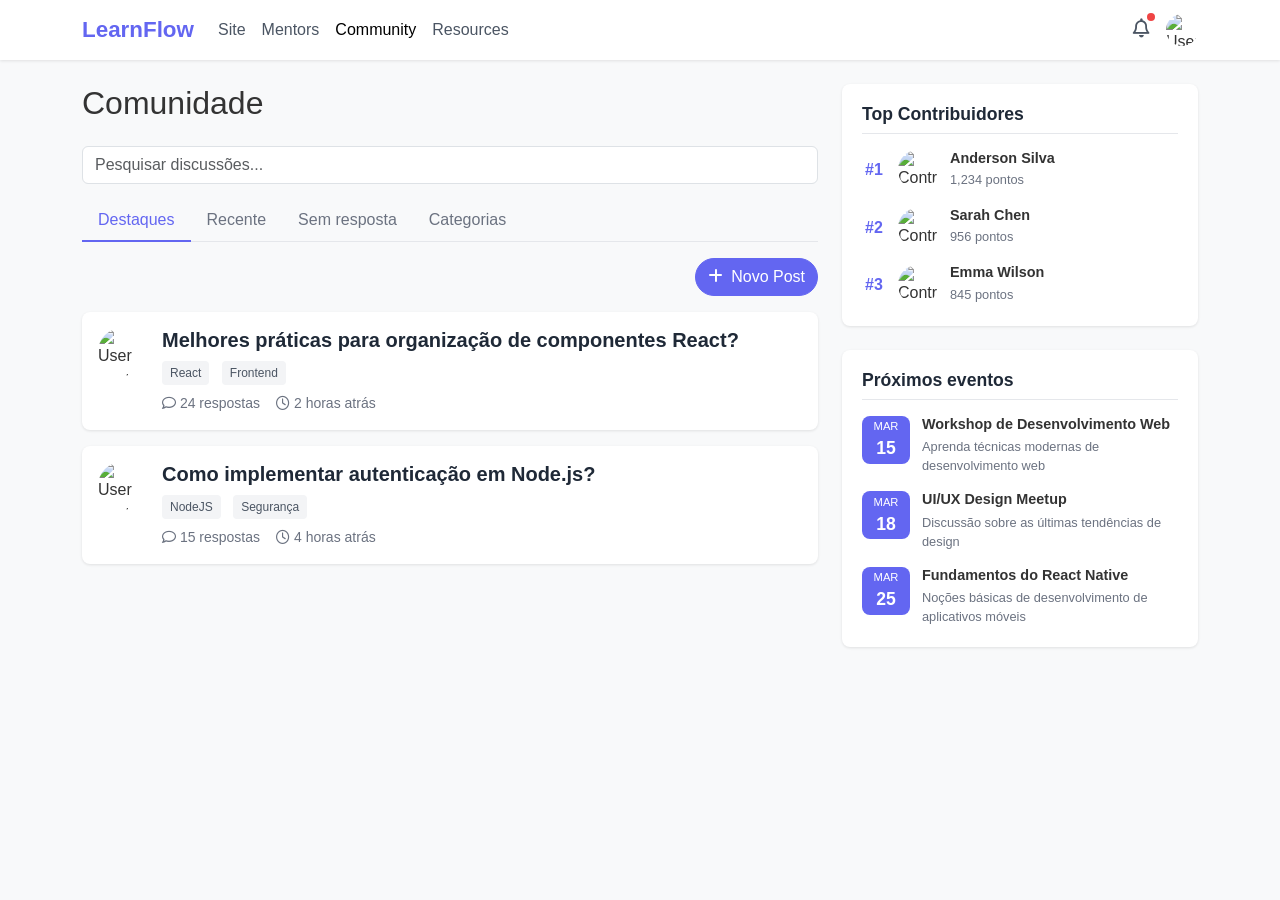
==== pages/comunity.html @ 2f9d7b65 "comunnity and courses" ====
<!DOCTYPE html>
<html lang="pt-br">
<head>
    <meta charset="UTF-8">
    <meta name="viewport" content="width=device-width, initial-scale=1.0">
    <title>L </title>
    <link href="https://cdn.jsdelivr.net/npm/bootstrap@5.3.0/dist/css/bootstrap.min.css" rel="stylesheet">
    <link rel="stylesheet" href="https://cdnjs.cloudflare.com/ajax/libs/font-awesome/6.4.0/css/all.min.css">
    <link rel="stylesheet" href="../styles/comunity.css">
</head>
<body>
    <!-- Navbar -->
    <nav class="navbar navbar-expand-lg navbar-light bg-white py-2">
        <div class="container">
            <a class="navbar-brand" href="#">
                <span class="brand-text">LearnFlow</span>
            </a>
            <button class="navbar-toggler" type="button" data-bs-toggle="collapse" data-bs-target="#navbarNav">
                <span class="navbar-toggler-icon"></span>
            </button>
            <div class="collapse navbar-collapse" id="navbarNav">
                <ul class="navbar-nav">
                    <li class="nav-item">
                        <a class="nav-link" href="#">Site</a>
                    </li>
                    <li class="nav-item">
                        <a class="nav-link" href="#">Mentors</a>
                    </li>
                    <li class="nav-item">
                        <a class="nav-link active" href="#">Community</a>
                    </li>
                    <li class="nav-item">
                        <a class="nav-link" href="#">Resources</a>
                    </li>
                </ul>
                <div class="ms-auto d-flex align-items-center">
                    <div class="position-relative me-3">
                        <i class="far fa-bell notification-icon"></i>
                        <span class="notification-badge"></span>
                    </div>
                    <img src="https://randomuser.me/api/portraits/men/32.jpg" class="avatar" alt="User Avatar">
                </div>
            </div>
        </div>
    </nav>

    <!-- Conteúdo Principal -->
    <div class="container py-4">
        <div class="row">
            <!-- Coluna Principal (Discussões) -->
            <div class="col-lg-8">
                <h2 class="mb-4">Comunidade</h2>
                
                <!-- Abas de Navegação -->
                <ul class="nav nav-tabs mb-3" id="discussionTabs">
                    <li class="nav-item">
                        <a class="nav-link active" id="highlights-tab" data-bs-toggle="tab" href="#highlights">Destaques</a>
                    </li>
                    <li class="nav-item">
                        <a class="nav-link" id="recent-tab" data-bs-toggle="tab" href="#recent">Recente</a>
                    </li>
                    <li class="nav-item">
                        <a class="nav-link" id="unanswered-tab" data-bs-toggle="tab" href="#unanswered">Sem resposta</a>
                    </li>
                    <li class="nav-item">
                        <a class="nav-link" id="categories-tab" data-bs-toggle="tab" href="#categories">Categorias</a>
                    </li>
                </ul>
                
                <!-- Botão Nova Postagem -->
                <div class="d-flex justify-content-end mb-3">
                    <button class="btn btn-primary rounded-pill" id="newPostBtn">
                        <i class="fas fa-plus me-1"></i> Novo Post
                    </button>
                </div>
                
                <!-- Conteúdo das Abas -->
                <div class="tab-content">
                    <!-- Aba Destaques -->
                    <div class="tab-pane fade show active" id="highlights">
                        <!-- Post 1 -->
                        <div class="post-card">
                            <div class="d-flex">
                                <img src="https://randomuser.me/api/portraits/men/45.jpg" class="post-avatar" alt="User Avatar">
                                <div class="post-content">
                                    <h5 class="post-title">Melhores práticas para organização de componentes React?</h5>
                                    <div class="post-tags">
                                        <span class="tag">React</span>
                                        <span class="tag">Frontend</span>
                                    </div>
                                    <div class="post-stats">
                                        <span><i class="far fa-comment"></i> 24 respostas</span>
                                        <span><i class="far fa-clock"></i> 2 horas atrás</span>
                                    </div>
                                </div>
                            </div>
                        </div>
                        
                        <!-- Post 2 -->
                        <div class="post-card">
                            <div class="d-flex">
                                <img src="https://randomuser.me/api/portraits/men/22.jpg" class="post-avatar" alt="User Avatar">
                                <div class="post-content">
                                    <h5 class="post-title">Como implementar autenticação em Node.js?</h5>
                                    <div class="post-tags">
                                        <span class="tag">NodeJS</span>
                                        <span class="tag">Segurança</span>
                                    </div>
                                    <div class="post-stats">
                                        <span><i class="far fa-comment"></i> 15 respostas</span>
                                        <span><i class="far fa-clock"></i> 4 horas atrás</span>
                                    </div>
                                </div>
                            </div>
                        </div>
                    </div>
                    
                    <!-- Aba Recentes -->
                    <div class="tab-pane fade" id="recent">
                        <!-- Post 1 -->
                        <div class="post-card">
                            <div class="d-flex">
                                <img src="https://randomuser.me/api/portraits/women/28.jpg" class="post-avatar" alt="User Avatar">
                                <div class="post-content">
                                    <h5 class="post-title">Dicas para otimizar consultas de banco de dados?</h5>
                                    <div class="post-tags">
                                        <span class="tag">Banco de Dados</span>
                                        <span class="tag">Performance</span>
                                    </div>
                                    <div class="post-stats">
                                        <span><i class="far fa-comment"></i> 8 respostas</span>
                                        <span><i class="far fa-clock"></i> 1 hora atrás</span>
                                    </div>
                                </div>
                            </div>
                        </div>
                        
                        <!-- Post 2 -->
                        <div class="post-card">
                            <div class="d-flex">
                                <img src="https://randomuser.me/api/portraits/men/22.jpg" class="post-avatar" alt="User Avatar">
                                <div class="post-content">
                                    <h5 class="post-title">Como implementar autenticação em Node.js?</h5>
                                    <div class="post-tags">
                                        <span class="tag">NodeJS</span>
                                        <span class="tag">Segurança</span>
                                    </div>
                                    <div class="post-stats">
                                        <span><i class="far fa-comment"></i> 15 respostas</span>
                                        <span><i class="far fa-clock"></i> 4 horas atrás</span>
                                    </div>
                                </div>
                            </div>
                        </div>
                    </div>
                    
                    <!-- Aba Sem Resposta -->
                    <div class="tab-pane fade" id="unanswered">
                        <!-- Post 1 -->
                        <div class="post-card">
                            <div class="d-flex">
                                <img src="https://randomuser.me/api/portraits/women/42.jpg" class="post-avatar" alt="User Avatar">
                                <div class="post-content">
                                    <h5 class="post-title">Como lidar com o estado em grandes aplicativos React?</h5>
                                    <div class="post-tags">
                                        <span class="tag">React</span>
                                        <span class="tag">State Management</span>
                                    </div>
                                    <div class="post-stats">
                                        <span><i class="far fa-comment"></i> 0 respostas</span>
                                        <span><i class="far fa-clock"></i> 5 houras átras</span>
                                    </div>
                                </div>
                            </div>
                        </div>
                    </div>
                    
                    <!-- Aba Categorias -->
                    <div class="tab-pane fade" id="categories">
                        <div class="row g-3">
                            <div class="col-md-6">
                                <div class="category-card">
                                    <h5><i class="fas fa-code me-2"></i> Frontend Desenvolvimento</h5>
                                    <p>React, Vue, Angular, CSS, HTML</p>
                                    <span class="category-count">124 discussões</span>
                                </div>
                            </div>
                            <div class="col-md-6">
                                <div class="category-card">
                                    <h5><i class="fas fa-server me-2"></i> Backend Desenvolvimento</h5>
                                    <p>Node.js, Python, Java, Banco de Dados</p>
                                    <span class="category-count">98 discussões</span>
                                </div>
                            </div>
                            <div class="col-md-6">
                                <div class="category-card">
                                    <h5><i class="fas fa-mobile-alt me-2"></i>Desenvolvimento Mobile</h5>
                                    <p>React Native, Flutter, Swift, Kotlin</p>
                                    <span class="category-count">76 discussões</span>
                                </div>
                            </div>
                            <div class="col-md-6">
                                <div class="category-card">
                                    <h5><i class="fas fa-shield-alt me-2"></i> Segurança</h5>
                                    <p>Autenticação, Autorização, Melhores Práticas</p>
                                    <span class="category-count">45 discussões</span>
                                </div>
                            </div>
                        </div>
                    </div>
                </div>
            </div>
            
            <!-- Barra Lateral -->
            <div class="col-lg-4">
                <!-- Top Contributors -->
                <div class="sidebar-card mb-4">
                    <h4 class="sidebar-title">Top Contribuidores</h4>
                    <div class="contributor-item">
                        <div class="d-flex align-items-center">
                            <span class="rank-number">#1</span>
                            <img src="https://randomuser.me/api/portraits/men/32.jpg" class="contributor-avatar" alt="Contributor">
                            <div class="contributor-info">
                                <h6>Anderson Silva</h6>
                                <span>1,234 pontos</span>
                            </div>
                        </div>
                    </div>
                    <div class="contributor-item">
                        <div class="d-flex align-items-center">
                            <span class="rank-number">#2</span>
                            <img src="https://randomuser.me/api/portraits/women/44.jpg" class="contributor-avatar" alt="Contributor">
                            <div class="contributor-info">
                                <h6>Sarah Chen</h6>
                                <span>956 pontos</span>
                            </div>
                        </div>
                    </div>
                    <div class="contributor-item">
                        <div class="d-flex align-items-center">
                            <span class="rank-number">#3</span>
                            <img src="https://randomuser.me/api/portraits/women/68.jpg" class="contributor-avatar" alt="Contributor">
                            <div class="contributor-info">
                                <h6>Emma Wilson</h6>
                                <span>845 pontos</span>
                            </div>
                        </div>
                    </div>
                </div>
                
                <!-- Upcoming Events -->
                <div class="sidebar-card">
                    <h4 class="sidebar-title">Próximos eventos</h4>
                    <div class="event-item">
                        <div class="event-date">
                            <span class="event-month">Mar</span>
                            <span class="event-day">15</span>
                        </div>
                        <div class="event-info">
                            <h6>Workshop de Desenvolvimento Web</h6>
                            <p>Aprenda técnicas modernas de desenvolvimento web</p>
                        </div>
                    </div>
                    <div class="event-item">
                        <div class="event-date">
                            <span class="event-month">Mar</span>
                            <span class="event-day">18</span>
                        </div>
                        <div class="event-info">
                            <h6>UI/UX Design Meetup</h6>
                            <p>Discussão sobre as últimas tendências de design</p>
                        </div>
                    </div>
                    <div class="event-item">
                        <div class="event-date">
                            <span class="event-month">Mar</span>
                            <span class="event-day">25</span>
                        </div>
                        <div class="event-info">
                            <h6>Fundamentos do React Native</h6>
                            <p>Noções básicas de desenvolvimento de aplicativos móveis</p>
                        </div>
                    </div>
                </div>
            </div>
        </div>
    </div>
    
    <!-- Modal para Nova Postagem -->
    <div class="modal fade" id="newPostModal" tabindex="-1" aria-hidden="true">
        <div class="modal-dialog modal-lg">
            <div class="modal-content">
                <div class="modal-header">
                    <h5 class="modal-title">Criar Novo Post</h5>
                    <button type="button" class="btn-close" data-bs-dismiss="modal" aria-label="Close"></button>
                </div>
                <div class="modal-body">
                    <form id="newPostForm">
                        <div class="mb-3">
                            <label for="postTitle" class="form-label">Título</label>
                            <input type="text" class="form-control" id="postTitle" placeholder="Digite um título descritivo">
                        </div>
                        <div class="mb-3">
                            <label for="postContent" class="form-label">Conteúdo</label>
                            <textarea class="form-control" id="postContent" rows="5" placeholder="Descreva sua pergunta ou tópico de discussão"></textarea>
                        </div>
                        <div class="mb-3">
                            <label for="postTags" class="form-label">Tags</label>
                            <input type="text" class="form-control" id="postTags" placeholder="Adicionar tags separadas por vírgulas (ex: React, JavaScript)">
                        </div>
                    </form>
                </div>
                <div class="modal-footer">
                    <button type="button" class="btn btn-secondary" data-bs-dismiss="modal">Cancelar</button>
                    <button type="button" class="btn btn-primary" id="submitPostBtn">Post</button>
                </div>
            </div>
        </div>
    </div>
    <script src="https://cdn.jsdelivr.net/npm/bootstrap@5.3.0/dist/js/bootstrap.bundle.min.js"></script>
    <script src="../javascript/comunity.js"></script>
</body>
</html>
---- styles/comunity.css ----
/* Estilos Gerais */
body {
    font-family: 'Segoe UI', Tahoma, Geneva, Verdana, sans-serif;
    background-color: #f8f9fa;
    color: #333;
}

/* Navbar */
.navbar {
    box-shadow: 0 1px 3px rgba(0, 0, 0, 0.1);
}

.brand-text {
    color: #6366f1;
    font-weight: 700;
    font-size: 1.4rem;
}

.nav-link {
    color: #4b5563;
    font-weight: 500;
}

.nav-link.active {
    color: #6366f1;
}

.notification-icon {
    font-size: 1.2rem;
    color: #4b5563;
}

.notification-badge {
    position: absolute;
    top: -5px;
    right: -5px;
    width: 8px;
    height: 8px;
    background-color: #ef4444;
    border-radius: 50%;
}

.avatar {
    width: 32px;
    height: 32px;
    border-radius: 50%;
    object-fit: cover;
}

/* Abas */
.nav-tabs .nav-link {
    color: #6b7280;
    border: none;
    padding: 0.5rem 1rem;
    font-weight: 500;
}

.nav-tabs .nav-link.active {
    color: #6366f1;
    background-color: transparent;
    border-bottom: 2px solid #6366f1;
}

.nav-tabs {
    border-bottom: 1px solid #e5e7eb;
}

/* Botão Nova Postagem */
.btn-primary {
    background-color: #6366f1;
    border-color: #6366f1;
    font-weight: 500;
}

.btn-primary:hover {
    background-color: #4f46e5;
    border-color: #4f46e5;
}

/* Cards de Postagem */
.post-card {
    background-color: #fff;
    border-radius: 8px;
    padding: 1rem;
    margin-bottom: 1rem;
    box-shadow: 0 1px 3px rgba(0, 0, 0, 0.1);
    transition: transform 0.2s;
}

.post-card:hover {
    transform: translateY(-2px);
    box-shadow: 0 4px 6px rgba(0, 0, 0, 0.1);
}

.post-avatar {
    width: 48px;
    height: 48px;
    border-radius: 50%;
    margin-right: 1rem;
    object-fit: cover;
}

.post-content {
    flex: 1;
}

.post-title {
    font-weight: 600;
    margin-bottom: 0.5rem;
    color: #1f2937;
}

.post-tags {
    margin-bottom: 0.5rem;
}

.tag {
    display: inline-block;
    background-color: #f3f4f6;
    color: #4b5563;
    padding: 0.2rem 0.5rem;
    border-radius: 4px;
    font-size: 0.75rem;
    margin-right: 0.5rem;
}

.post-stats {
    display: flex;
    gap: 1rem;
    color: #6b7280;
    font-size: 0.875rem;
}

/* Barra Lateral */
.sidebar-card {
    background-color: #fff;
    border-radius: 8px;
    padding: 1.25rem;
    box-shadow: 0 1px 3px rgba(0, 0, 0, 0.1);
}

.sidebar-title {
    font-size: 1.1rem;
    font-weight: 600;
    margin-bottom: 1rem;
    color: #1f2937;
    padding-bottom: 0.5rem;
    border-bottom: 1px solid #e5e7eb;
}

/* Top Contributors */
.contributor-item {
    margin-bottom: 1rem;
}

.contributor-item:last-child {
    margin-bottom: 0;
}

.rank-number {
    font-weight: 700;
    color: #6366f1;
    margin-right: 0.75rem;
    width: 24px;
    text-align: center;
}

.contributor-avatar {
    width: 40px;
    height: 40px;
    border-radius: 50%;
    margin-right: 0.75rem;
    object-fit: cover;
}

.contributor-info h6 {
    margin-bottom: 0;
    font-weight: 600;
    font-size: 0.9rem;
}

.contributor-info span {
    font-size: 0.8rem;
    color: #6b7280;
}

/* Upcoming Events */
.event-item {
    display: flex;
    align-items: flex-start;
    margin-bottom: 1rem;
}

.event-item:last-child {
    margin-bottom: 0;
}

.event-date {
    display: flex;
    flex-direction: column;
    align-items: center;
    justify-content: center;
    min-width: 48px;
    height: 48px;
    background-color: #6366f1;
    color: white;
    border-radius: 8px;
    margin-right: 0.75rem;
}

.event-month {
    font-size: 0.7rem;
    text-transform: uppercase;
    font-weight: 500;
}

.event-day {
    font-size: 1.1rem;
    font-weight: 700;
}

.event-info {
    flex: 1;
}

.event-info h6 {
    margin-bottom: 0.25rem;
    font-weight: 600;
    font-size: 0.9rem;
}

.event-info p {
    margin-bottom: 0;
    font-size: 0.8rem;
    color: #6b7280;
}

/* Categorias */
.category-card {
    background-color: #fff;
    border-radius: 8px;
    padding: 1.25rem;
    height: 100%;
    box-shadow: 0 1px 3px rgba(0, 0, 0, 0.1);
    transition: transform 0.2s;
}

.category-card:hover {
    transform: translateY(-2px);
    box-shadow: 0 4px 6px rgba(0, 0, 0, 0.1);
}

.category-card h5 {
    color: #1f2937;
    font-weight: 600;
    margin-bottom: 0.5rem;
}

.category-card p {
    color: #6b7280;
    font-size: 0.875rem;
    margin-bottom: 0.75rem;
}

.category-count {
    font-size: 0.75rem;
    color: #6366f1;
    font-weight: 500;
}

/* Modal */
.modal-content {
    border-radius: 8px;
    border: none;
}

.modal-header {
    border-bottom: 1px solid #e5e7eb;
}

.modal-title {
    font-weight: 600;
    color: #1f2937;
}

.modal-footer {
    border-top: 1px solid #e5e7eb;
}

/* Responsividade */
@media (max-width: 992px) {
    .sidebar-card {
        margin-top: 1.5rem;
    }
}
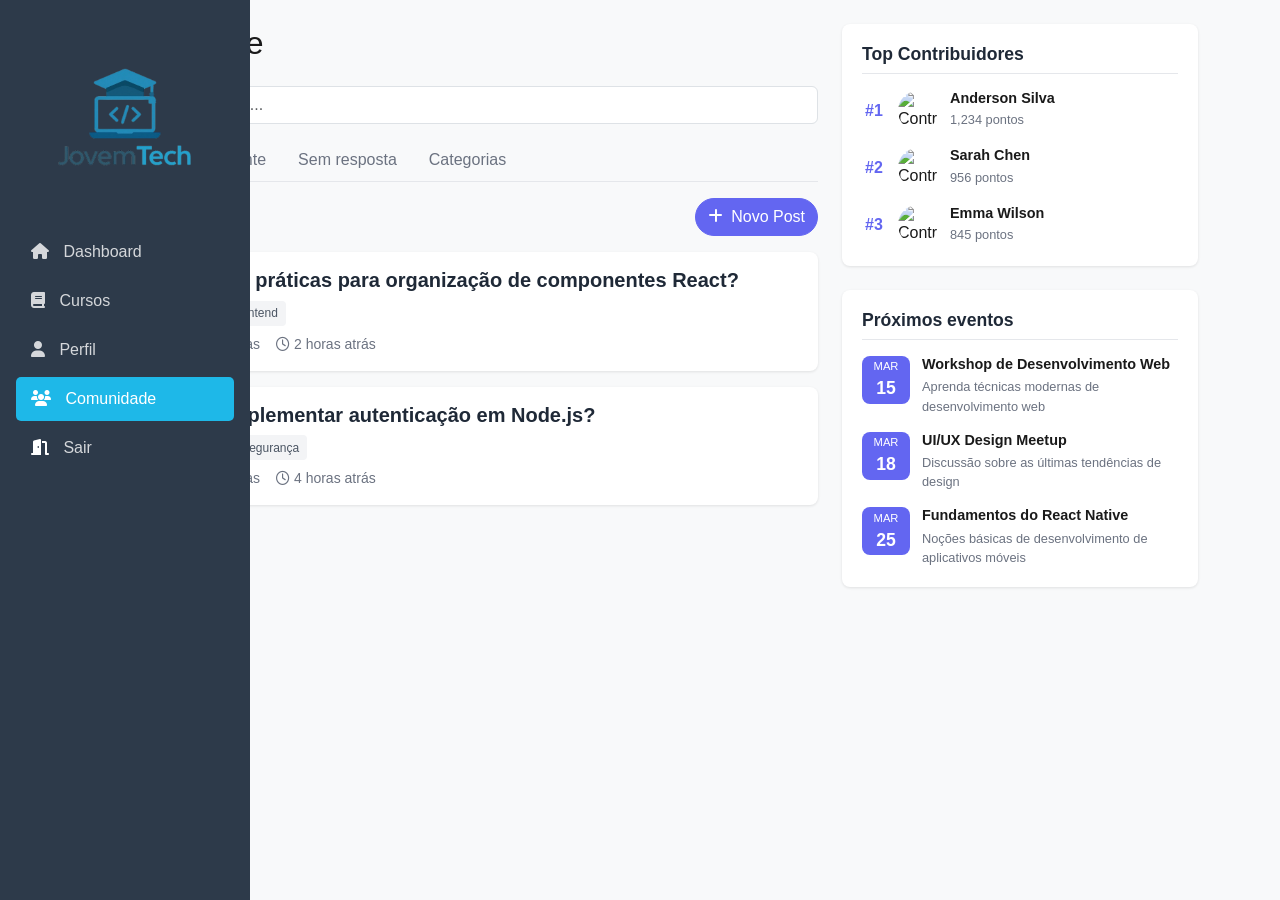
==== commit 22bcc767: "Complete details" ====
--- a/pages/comunity.html
+++ b/pages/comunity.html
@@ -7,43 +7,44 @@
     <link href="https://cdn.jsdelivr.net/npm/bootstrap@5.3.0/dist/css/bootstrap.min.css" rel="stylesheet">
     <link rel="stylesheet" href="https://cdnjs.cloudflare.com/ajax/libs/font-awesome/6.4.0/css/all.min.css">
     <link rel="stylesheet" href="../styles/comunity.css">
+    <link rel="stylesheet" href="../styles/dashboard.css">
 </head>
 <body>
     <!-- Navbar -->
-    <nav class="navbar navbar-expand-lg navbar-light bg-white py-2">
-        <div class="container">
-            <a class="navbar-brand" href="#">
-                <span class="brand-text">LearnFlow</span>
-            </a>
-            <button class="navbar-toggler" type="button" data-bs-toggle="collapse" data-bs-target="#navbarNav">
-                <span class="navbar-toggler-icon"></span>
-            </button>
-            <div class="collapse navbar-collapse" id="navbarNav">
-                <ul class="navbar-nav">
-                    <li class="nav-item">
-                        <a class="nav-link" href="#">Site</a>
-                    </li>
-                    <li class="nav-item">
-                        <a class="nav-link" href="#">Mentors</a>
-                    </li>
-                    <li class="nav-item">
-                        <a class="nav-link active" href="#">Community</a>
-                    </li>
-                    <li class="nav-item">
-                        <a class="nav-link" href="#">Resources</a>
-                    </li>
-                </ul>
-                <div class="ms-auto d-flex align-items-center">
-                    <div class="position-relative me-3">
-                        <i class="far fa-bell notification-icon"></i>
-                        <span class="notification-badge"></span>
-                    </div>
-                    <img src="https://randomuser.me/api/portraits/men/32.jpg" class="avatar" alt="User Avatar">
-                </div>
-            </div>
+    <div class="d-flex">
+        <!-- Sidebar -->
+        <div class="sidebar" id="sidebar">
+          <div class="p-3">
+            <img src="../assets/logo.png" alt="Logo JovemTech" class="sidebar-logo">
+            <ul class="nav flex-column">
+              <li class="nav-item">
+                <a class="nav-link" href="./dashboard.html">
+                  <i class="fas fa-home"></i> Dashboard
+                </a>
+              </li>
+              <li class="nav-item">
+                <a class="nav-link" href="../pages/courses.html">
+                  <i class="fas fa-book"></i> Cursos
+                </a>
+              </li>
+              <li class="nav-item">
+                <a class="nav-link" href="../pages/perfil.html">
+                  <i class="fas fa-user"></i> Perfil
+                </a>
+              </li>
+              <li class="nav-item">
+                <a class="nav-link active" href="../pages/comunity.html">
+                  <i class="fas fa-users"></i> Comunidade
+                </a>
+              </li>
+              <li class="nav-item">
+                <a class="nav-link" href="../index.html" >
+                    <i class="fa-solid fa-door-open" style="color: #ffffff;"></i> Sair
+                </a>
+              </li>
+            </ul>
+          </div>
         </div>
-    </nav>
-
     <!-- Conteúdo Principal -->
     <div class="container py-4">
         <div class="row">
--- a/styles/dashboard.css
+++ b/styles/dashboard.css
@@ -0,0 +1,165 @@
+:root {
+    --azul-neon: #00CFFF;
+    --azul-medio: #1EB8E8;
+    --azul-escuro: #2D3A4A;
+    --preto: #1A1A1A;
+    --ciano-escuro: #009CB7;
+  }
+  
+  body {
+    font-family: 'Segoe UI', Tahoma, Geneva, Verdana, sans-serif;
+    background-color: #f8f9fa;
+    color: var(--preto);
+    overflow-x: hidden;
+  }
+  
+  /* Sidebar */
+  .sidebar {
+    width: 250px;
+    background-color: var(--azul-escuro);
+    color: white;
+    height: 100vh;
+    position: fixed;
+    transition: all 0.3s;
+    z-index: 1000;
+    left: 0;
+    top: 0;
+  }
+  
+  .sidebar .nav-link {
+    color: rgba(255, 255, 255, 0.8);
+    margin-bottom: 5px;
+    border-radius: 5px;
+    padding: 10px 15px;
+  }
+  
+  .sidebar .nav-link:hover,
+  .sidebar .nav-link.active {
+    background-color: var(--azul-medio);
+    color: white;
+  }
+  
+  .sidebar .nav-link i {
+    margin-right: 10px;
+  }
+  
+  /* Conteúdo principal */
+  .main-content {
+    margin-left: 250px;
+    transition: all 0.3s;
+  }
+  
+  /* Header */
+  .dashboard-header {
+    background-color: white;
+    box-shadow: 0 2px 10px rgba(0, 0, 0, 0.1);
+    padding: 15px 0;
+  }
+  
+  .profile-img {
+    width: 40px;
+    height: 40px;
+    border-radius: 50%;
+    object-fit: cover;
+  }
+  
+  /* Cards */
+  .card {
+    border: none;
+    border-radius: 10px;
+    box-shadow: 0 4px 6px rgba(0, 0, 0, 0.1);
+    margin-bottom: 20px;
+    transition: transform 0.3s;
+  }
+  
+  .card:hover {
+    transform: translateY(-5px);
+  }
+  
+  .progress {
+    height: 10px;
+    border-radius: 5px;
+  }
+  
+  .progress-bar {
+    background-color: var(--azul-medio);
+  }
+  
+  /* Thumbnail aulas */
+  .video-thumbnail {
+    width: 120px;
+    height: 68px;
+    background-size: cover;
+    background-position: center;
+    border-radius: 4px;
+    position: relative;
+    cursor: pointer;
+  }
+  
+  .video-thumbnail::after {
+    content: "";
+    position: absolute;
+    top: 0;
+    left: 0;
+    right: 0;
+    bottom: 0;
+    background: rgba(0, 0, 0, 0.3);
+    border-radius: 4px;
+  }
+  
+  .video-thumbnail i {
+    position: absolute;
+    top: 50%;
+    left: 50%;
+    transform: translate(-50%, -50%);
+    color: white;
+    font-size: 24px;
+    z-index: 1;
+  }
+  
+  .sidebar-logo {
+    max-height: 200px;
+    margin-bottom: 1rem;
+    margin: 20px auto;
+    display: block;
+    text-align: center;
+    max-width: 80%;
+  }
+  
+  /* Agenda */
+  .agenda-item {
+    border-left: 3px solid var(--azul-neon);
+    padding-left: 15px;
+    margin-bottom: 15px;
+  }
+  
+  /* Overlay para mobile */
+  .sidebar-overlay {
+    position: fixed;
+    top: 0;
+    left: 0;
+    right: 0;
+    bottom: 0;
+    background-color: rgba(0,0,0,0.5);
+    z-index: 999;
+    display: none;
+  }
+  
+  /* Responsividade */
+  @media (max-width: 768px) {
+    .sidebar {
+      transform: translateX(-100%);
+    }
+  
+    .sidebar.active {
+      transform: translateX(0);
+    }
+  
+    .main-content {
+      margin-left: 0;
+    }
+  
+    .sidebar-overlay.active {
+      display: block;
+    }
+  }
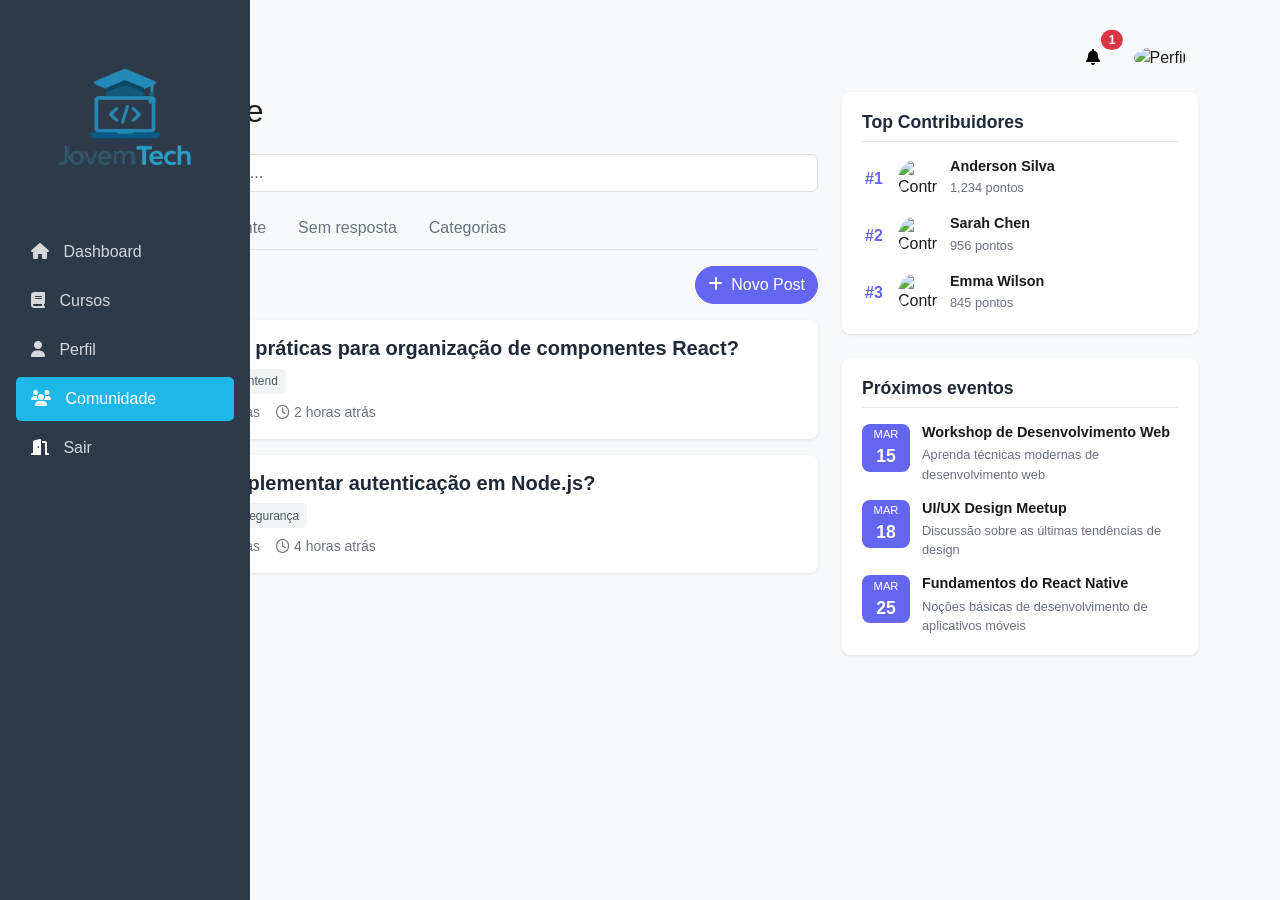
==== commit b5297838: "update" ====
--- a/pages/comunity.html
+++ b/pages/comunity.html
@@ -7,10 +7,12 @@
     <link href="https://cdn.jsdelivr.net/npm/bootstrap@5.3.0/dist/css/bootstrap.min.css" rel="stylesheet">
     <link rel="stylesheet" href="https://cdnjs.cloudflare.com/ajax/libs/font-awesome/6.4.0/css/all.min.css">
     <link rel="stylesheet" href="../styles/comunity.css">
+    <link rel="stylesheet" href="../styles/courses.css">
     <link rel="stylesheet" href="../styles/dashboard.css">
 </head>
 <body>
     <!-- Navbar -->
+    <div class="sidebar-overlay" id="sidebarOverlay"></div>
     <div class="d-flex">
         <!-- Sidebar -->
         <div class="sidebar" id="sidebar">
@@ -47,6 +49,26 @@
         </div>
     <!-- Conteúdo Principal -->
     <div class="container py-4">
+        <header class="dashboard-header" id="headerM">
+            <div class="container-fluid">
+              <div class="row align-items-center">
+                <div class="col-md-6">
+                  <button class="btn sidebar-collapse d-md-none" id="sidebarToggle">
+                    <i class="fas fa-bars"></i>
+                  </button>
+                </div>
+                <div class="col-md-6 text-end">
+                  <button class="btn btn-light position-relative me-3">
+                    <i class="fas fa-bell"></i>
+                    <span class="position-absolute top-0 start-100 translate-middle badge rounded-pill bg-danger">
+                      1
+                    </span>
+                  </button>
+                  <img src="https://randomuser.me/api/portraits/men/32.jpg" alt="Perfil" class="profile-img">
+                </div>
+              </div>
+            </div>
+          </header>
         <div class="row">
             <!-- Coluna Principal (Discussões) -->
             <div class="col-lg-8">
@@ -320,5 +342,6 @@
     </div>
     <script src="https://cdn.jsdelivr.net/npm/bootstrap@5.3.0/dist/js/bootstrap.bundle.min.js"></script>
     <script src="../javascript/comunity.js"></script>
+    <script src="../javascript/dashboard.js"></script>
 </body>
 </html>
--- a/styles/courses.css
+++ b/styles/courses.css
@@ -0,0 +1,364 @@
+@import url('https://fonts.googleapis.com/css2?family=Poppins:ital,wght@0,100;0,200;0,300;0,400;0,500;0,600;0,700;0,800;0,900;1,100;1,200;1,300;1,400;1,500;1,600;1,700;1,800;1,900&family=Roboto:ital,wght@0,100..900;1,100..900&display=swap');
+
+/* Estilos Gerais */
+html, body {
+    font-family: "Poppins", sans-serif;
+    background-color: #f8f9fa;
+    color: #333;
+    margin: 0;
+    padding: 0;
+    box-sizing: border-box;
+}
+
+
+a {
+    text-decoration: none;
+}
+
+
+/* Cabeçalho */
+#headerM{
+    background-color: #F8F9FA;
+    box-shadow:none;
+    width: 100%;
+
+}
+.navbar-brand h2 {
+    font-weight: 700;
+    color: #4e57d4;
+    margin-bottom: 0;
+}
+
+.user-avatar img {
+    width: 40px;
+    height: 40px;
+    object-fit: cover;
+    border: 2px solid #eee;
+}
+
+/* Barra de Pesquisa */
+.search-bar .form-control {
+    border-radius: 24px;
+    padding: 12px 20px;
+    box-shadow: none;
+}
+
+.search-bar .input-group-text {
+    border-radius: 24px 0 0 24px;
+}
+
+.search-bar .form-control:focus {
+    box-shadow: 0 0 0 0.25rem rgba(78, 87, 212, 0.25);
+    border-color: #4e57d4;
+}
+
+/* Filtros */
+.filter-container select {
+    border-radius: 8px;
+    padding: 10px 15px;
+}
+
+/* Cards de Cursos */
+.featuredCoursesContainer{
+    display: flex;
+    flex-wrap: wrap;
+    
+}
+.course-card {
+    display: flex;
+    flex-direction: column;
+    justify-content: center;
+    align-items: center;
+    border-radius: 12px;
+    overflow: hidden;
+    transition: transform 0.3s, box-shadow 0.3s;
+    height: 35rem;
+    border: 1px solid #e9ecef;
+    background-color: #fff;
+}
+
+.stars{
+    color:#FBBF24;
+}
+
+.course-card:hover {
+    transform: translateY(-5px);
+    box-shadow: 0 10px 20px rgba(0, 0, 0, 0.1);
+}
+
+.course-card .card-img-top {
+    height: 180px;
+    object-fit: cover;
+}
+
+.course-title{
+    font-size:larger;
+}
+.course-card .card-body {
+    padding: 1.5rem;
+}
+
+.course-card .card-title {
+    font-weight: 700;
+    margin-bottom: 0.75rem;
+    font-size: 1.25rem;
+}
+
+.course-meta, .course-rating{
+    display: flex;
+    justify-content: space-between;
+}
+
+
+
+
+.course-card .instructor {
+    color: #6c757d;
+    font-size: 0.9rem;
+    margin-bottom: 1rem;
+}
+
+.course-card .rating {
+    margin-bottom: 1rem;
+    color: #ffc107;
+}
+
+.course-card .course-info {
+    display: flex;
+    justify-content: space-between;
+    margin-bottom: 1rem;
+    font-size: 0.9rem;
+    color: #6c757d;
+}
+
+.course-card .price {
+    font-weight: 700;
+    font-size: 1.25rem;
+    color: #333;
+    margin-bottom: 1rem;
+}
+
+.course-card .btn-primary {
+    background-color: #4e57d4;
+    border-color: #4e57d4;
+    border-radius: 8px;
+    padding: 0.5rem 1.5rem;
+    font-weight: 500;
+}
+
+.course-card .btn-primary:hover {
+    background-color: #3a42c8;
+    border-color: #3a42c8;
+}
+
+.bestseller-badge {
+    position: absolute;
+    top: 10px;
+    left: 10px;
+    background-color: #ffc107;
+    color: #000;
+    padding: 5px 10px;
+    font-size: 0.8rem;
+    font-weight: 700;
+    border-radius: 4px;
+}
+
+.new-badge {
+    position: absolute;
+    top: 10px;
+    left: 10px;
+    background-color: #28a745;
+    color: #fff;
+    padding: 5px 10px;
+    font-size: 0.8rem;
+    font-weight: 700;
+    border-radius: 4px;
+}
+
+.course-image{
+    object-fit: scale-down;
+    width: 100%;
+    height: 15rem;
+}
+
+.enroll-button{
+    
+    background-color: #4F46E5;
+    color: #FFFFFF;
+    border:none;
+    margin-top: 1rem;
+    height: 2rem;
+    border-radius: 5px;
+    cursor: pointer;
+
+}
+
+.course-details{
+    width: 80%;
+    margin-top: 1rem;
+}
+
+.course-image-container{
+    margin-top:0;
+}
+
+/* Continue Aprendizado */
+.progress-card {
+    border-radius: 12px;
+    overflow: hidden;
+    transition: transform 0.3s;
+    border: 1px solid #e9ecef;
+    background-color: #fff;
+    display: flex;
+    align-items: center;
+    padding: 1rem;
+    margin-bottom: 1rem;
+}
+
+.progress-card:hover {
+    transform: translateY(-3px);
+    box-shadow: 0 5px 15px rgba(0, 0, 0, 0.1);
+}
+
+.progress-card img {
+    width: 80px;
+    height: 80px;
+    object-fit: cover;
+    border-radius: 8px;
+    margin-right: 1rem;
+}
+
+.progress-card .course-info {
+    flex: 1;
+}
+
+.progress-card h4 {
+    font-size: 1.1rem;
+    margin-bottom: 0.5rem;
+    font-weight: 600;
+}
+
+.continue-button{
+    border: none;
+    background-color: #FFFFFF;
+    font-weight: 600;
+    color:#4e57d4
+}
+
+.progress-card .progress {
+    height: 8px;
+    margin-bottom: 0.5rem;
+    border-radius: 4px;
+}
+
+.progress-card .progress-bar {
+    background-color: #4e57d4;
+}
+
+.progress-card .progress-text {
+    font-size: 0.8rem;
+    color: #6c757d;
+}
+
+.learning-image{
+    object-fit: contain;
+    width: 30%;
+    margin-left: 1rem;
+    margin-right: 1.5rem;
+    border-radius: 15px;
+}
+
+.learning-card{
+    display: flex;
+    background-color: #FFFFFF;
+    height: 8rem;
+}
+/* Categorias */
+.category-card {
+    background-color: #fff;
+    border-radius: 12px;
+    padding: 1.5rem;
+    text-align: center;
+    transition: transform 0.3s, box-shadow 0.3s;
+    height: 100%;
+    border: 1px solid #e9ecef;
+}
+
+.category-card:hover {
+    transform: translateY(-5px);
+    box-shadow: 0 10px 20px rgba(0, 0, 0, 0.1);
+}
+
+.category-card .icon-container {
+    width: 60px;
+    height: 60px;
+    background-color: #f1f3ff;
+    border-radius: 50%;
+    display: flex;
+    align-items: center;
+    justify-content: center;
+    margin: 0 auto 1rem;
+}
+
+.category-card i {
+    font-size: 1.5rem;
+    color: #4e57d4;
+}
+
+.category-card h3 {
+    font-size: 1.2rem;
+    font-weight: 600;
+    margin-bottom: 0.5rem;
+}
+
+.category-card p {
+    color: #6c757d;
+    font-size: 0.9rem;
+    margin-bottom: 0;
+}
+
+/* Navegação de Cursos */
+.navigation-buttons .btn {
+    width: 40px;
+    height: 40px;
+    display: flex;
+    align-items: center;
+    justify-content: center;
+}
+
+/* Responsividade */
+@media (max-width: 768px) {
+    .course-card .card-img-top {
+        height: 160px;
+    }
+    
+    .progress-card {
+        flex-direction: column;
+        text-align: center;
+    }
+    
+    .progress-card img {
+        margin-right: 0;
+        margin-bottom: 1rem;
+    }
+}
+
+footer {
+    position: relative;
+    left: 0;
+    right: 0;
+    width: 100%;
+    margin: 0;
+    padding: 40px 0;
+    background-color: #1e272e;
+    color: white;
+    box-sizing: border-box;
+    
+}
+
+footer .container {
+    width: 80%;
+    max-width: 1200px;
+    margin: 0 auto;
+}
+
